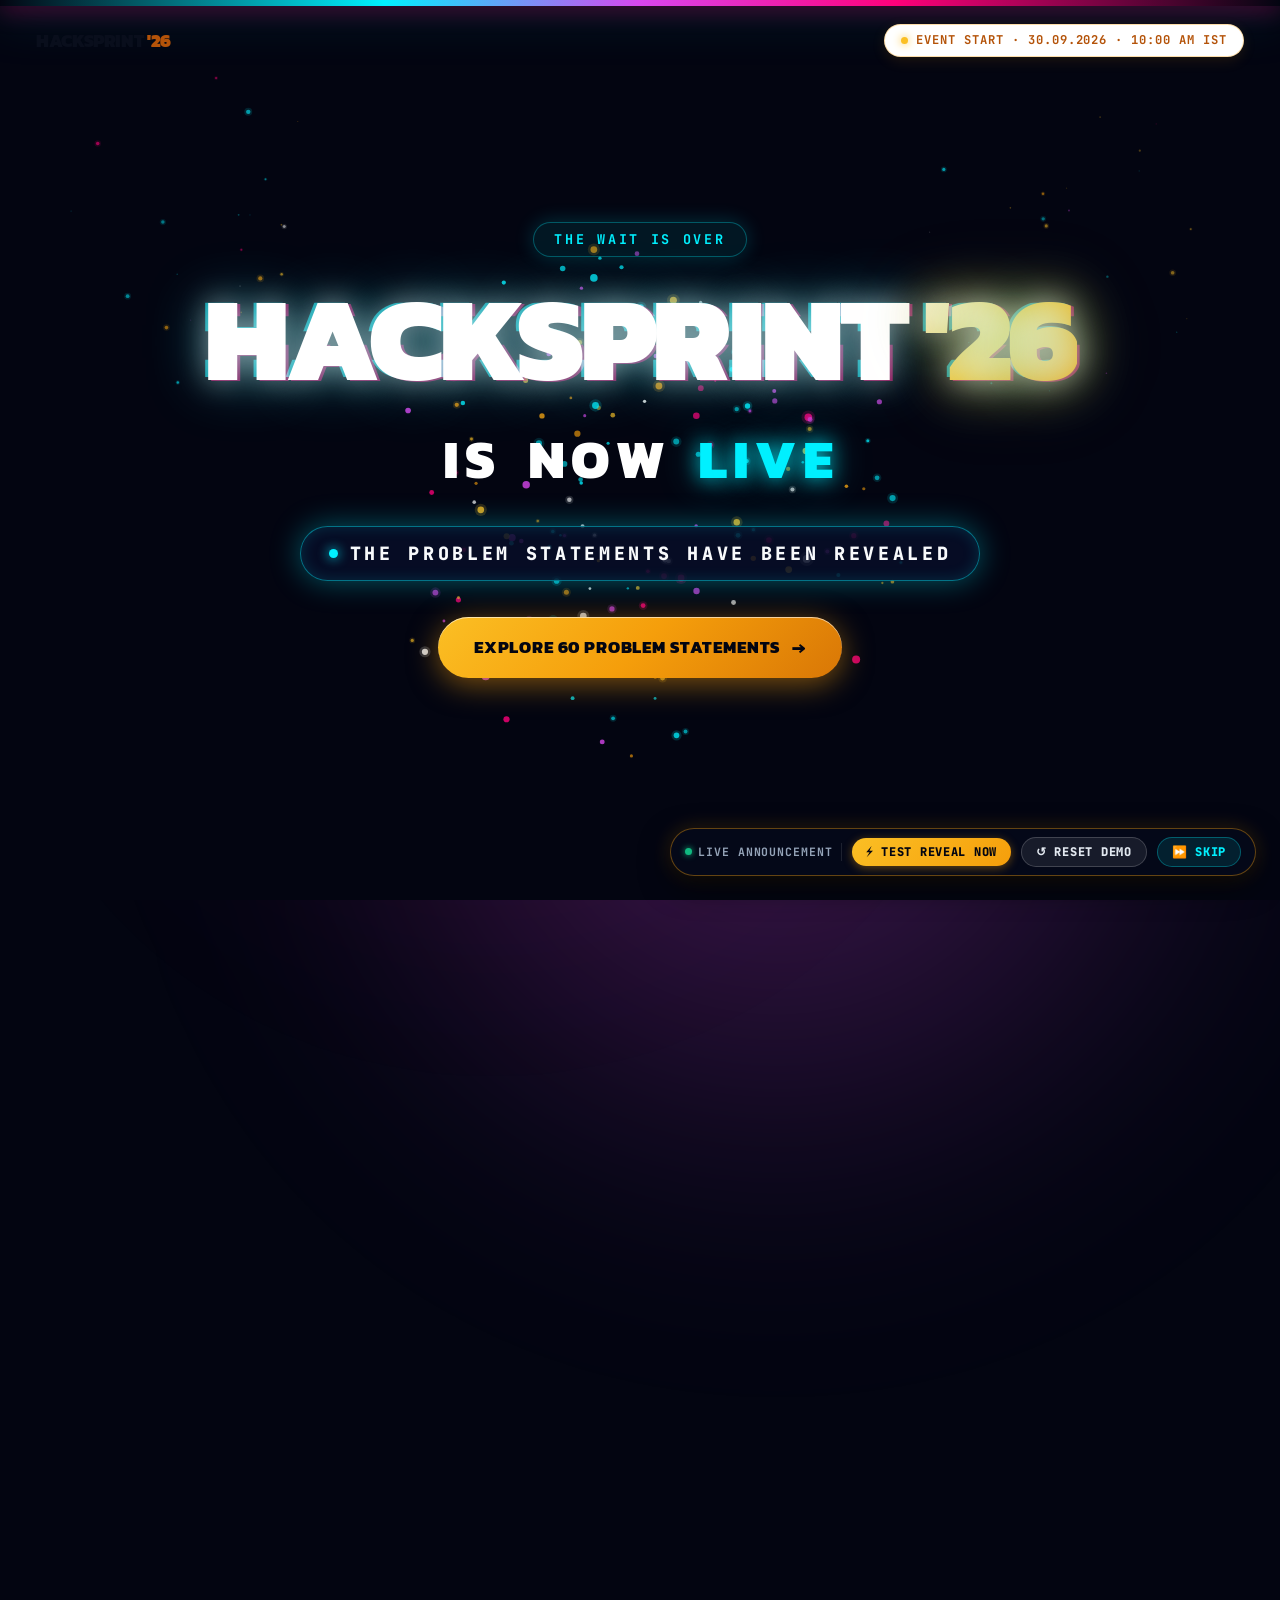
==== countdown-demo/index.html @ cf089360 "Update HackSprint website" ====
<!DOCTYPE html>
<html lang="en">
<head>
  <meta charset="UTF-8" />
  <meta name="viewport" content="width=device-width, initial-scale=1.0" />
  <title>HackSprint '26 — Countdown to Problem Statement Reveal</title>
  <meta name="description" content="HackSprint '26: 24-Hour Premier National Agentic AI Hackathon. Countdown, Cinematic Celebration, and 60 Problem Statements across 12 Domains." />

  <!-- Google Fonts: Kanit (Display), Outfit (Secondary), Plus Jakarta Sans (Body), JetBrains Mono (Tech/Counters) -->
  <link rel="preconnect" href="https://fonts.googleapis.com" />
  <link rel="preconnect" href="https://fonts.gstatic.com" crossorigin />
  <link
    href="https://fonts.googleapis.com/css2?family=JetBrains+Mono:wght@400;500;700;800&family=Kanit:ital,wght@0,400;0,500;0,600;0,700;0,800;0,900;1,700;1,800&family=Outfit:wght@400;500;600;700;800;900&family=Plus+Jakarta+Sans:wght@300;400;500;600;700;800&display=swap"
    rel="stylesheet"
  />

  <link rel="stylesheet" href="style.css" />
</head>
<body>

  <!-- Ambient Glow Background Auras -->
  <div class="ambient-glow glow-cyan" aria-hidden="true"></div>
  <div class="ambient-glow glow-purple" aria-hidden="true"></div>
  <div class="ambient-glow glow-pink" aria-hidden="true"></div>
  <div class="bg-grid-overlay" aria-hidden="true"></div>

  <!-- 0.20s White Screen Flash Overlay -->
  <div id="celebration-flash-overlay" class="celebration-flash-overlay" aria-hidden="true"></div>

  <!-- 0.35s Expanding Neon Shockwave Rings -->
  <div id="shockwave-ring-1" class="celebration-shockwave-ring" aria-hidden="true"></div>
  <div id="shockwave-ring-2" class="celebration-shockwave-ring secondary" aria-hidden="true"></div>

  <!-- ========================================================================= -->
  <!-- 1. COUNTDOWN SECTION (CLEAN CONTRAST LIGHT PANEL) -->
  <!-- ========================================================================= -->
  <section id="countdown-section-wrapper" class="countdown-section-wrapper">
    <!-- Top Neon Ambient Strip -->
    <div class="panel-top-glow" aria-hidden="true"></div>

    <!-- Header bar with Demo Target Badge -->
    <header class="demo-top-header">
      <div class="demo-brand">
        <span class="brand-badge">HACKSPRINT <span class="text-gold">'26</span></span>
      </div>
      <div class="demo-target-badge" title="Dynamic Demo Countdown Target">
        <span class="target-dot"></span>
        <span>EVENT START · 30.09.2026 · 10:00 AM IST</span>
      </div>
    </header>

    <!-- Main Countdown Inner Card Area -->
    <div class="container countdown-inner" id="countdown-inner">
      <div class="countdown-eyebrow">
        <span class="eyebrow-accent"></span>
        <span class="eyebrow-text">30.09.2026 – 01.10.2026 · 24-HOUR NON-STOP FORMAT</span>
        <span class="eyebrow-accent"></span>
      </div>

      <h1 class="countdown-heading">
        The Agentic AI hackathon begins in
      </h1>

      <p class="countdown-subheading">
        Assemble your 4-member crew, calibrate your autonomous multi-agent pipelines, and prepare for the 24-hour national hackathon sprint.
      </p>

      <!-- Mechanical 3D Flip Clock Grid -->
      <div class="flip-clock-grid" id="flip-clock" role="timer" aria-live="polite">
        <!-- DAYS -->
        <div class="clock-unit-wrapper">
          <div class="flip-card-unit" id="digit-days">
            <div class="flip-card">
              <div class="digit-roll-viewport">
                <div class="digit-slide slide-current">
                  <span class="digit-text">00</span>
                </div>
              </div>
            </div>
          </div>
          <span class="unit-label">DAYS</span>
        </div>

        <!-- HOURS -->
        <div class="clock-unit-wrapper">
          <div class="flip-card-unit" id="digit-hours">
            <div class="flip-card">
              <div class="digit-roll-viewport">
                <div class="digit-slide slide-current">
                  <span class="digit-text">00</span>
                </div>
              </div>
            </div>
          </div>
          <span class="unit-label">HOURS</span>
        </div>

        <!-- MINUTES -->
        <div class="clock-unit-wrapper">
          <div class="flip-card-unit" id="digit-minutes">
            <div class="flip-card">
              <div class="digit-roll-viewport">
                <div class="digit-slide slide-current">
                  <span class="digit-text">00</span>
                </div>
              </div>
            </div>
          </div>
          <span class="unit-label">MINUTES</span>
        </div>

        <!-- SECONDS -->
        <div class="clock-unit-wrapper">
          <div class="flip-card-unit" id="digit-seconds">
            <div class="flip-card">
              <div class="digit-roll-viewport">
                <div class="digit-slide slide-current">
                  <span class="digit-text">00</span>
                </div>
              </div>
            </div>
          </div>
          <span class="unit-label">SECONDS</span>
        </div>
      </div>

      <!-- Event Key Details Bar -->
      <div class="event-meta-banner">
        <div class="meta-item">
          <span class="meta-label">DURATION</span>
          <span class="meta-value">24 Hours Non-Stop</span>
        </div>
        <div class="meta-divider"></div>
        <div class="meta-item">
          <span class="meta-label">SOLE THEME</span>
          <span class="meta-value text-gold-accent">Agentic AI</span>
        </div>
        <div class="meta-divider"></div>
        <div class="meta-item">
          <span class="meta-label">CHALLENGES</span>
          <span class="meta-value">60 Problem Statements</span>
        </div>
        <div class="meta-divider"></div>
        <div class="meta-item">
          <span class="meta-label">VENUE</span>
          <span class="meta-value">VCET Campus, Madurai</span>
        </div>
      </div>
    </div>
  </section>

  <!-- ========================================================================= -->
  <!-- 2. FULL VIEWPORT CINEMATIC CELEBRATION OVERLAY -->
  <!-- ========================================================================= -->
  <div id="celebration-wrapper" class="celebration-wrapper" aria-hidden="true">
    <div class="neon-streak streak-1"></div>
    <div class="neon-streak streak-2"></div>

    <canvas id="celebration-canvas" class="celebration-canvas"></canvas>

    <div class="celebration-content">
      <div class="celebration-eyebrow">
        <span>THE WAIT IS OVER</span>
      </div>

      <!-- Main "HACKSPRINT '26" with Subtle RGB Glitch -->
      <div class="celebration-hero-title-wrap">
        <h2 class="celebration-hero-title">
          HACKSPRINT <span class="gold-accent">'26</span>
        </h2>
        <span class="glitch-layer glitch-cyan" aria-hidden="true">HACKSPRINT '26</span>
        <span class="glitch-layer glitch-pink" aria-hidden="true">HACKSPRINT '26</span>
      </div>

      <!-- "IS NOW LIVE" Staggered Character Reveal -->
      <div class="stagger-letters-wrap">
        <span class="letter-reveal" style="--letter-idx: 0">I</span>
        <span class="letter-reveal" style="--letter-idx: 1">S</span>
        <span class="letter-space">&nbsp;</span>
        <span class="letter-reveal" style="--letter-idx: 2">N</span>
        <span class="letter-reveal" style="--letter-idx: 3">O</span>
        <span class="letter-reveal" style="--letter-idx: 4">W</span>
        <span class="letter-space">&nbsp;</span>
        <span class="letter-reveal letter-live-cyan" style="--letter-idx: 5">L</span>
        <span class="letter-reveal letter-live-cyan" style="--letter-idx: 6">I</span>
        <span class="letter-reveal letter-live-cyan" style="--letter-idx: 7">V</span>
        <span class="letter-reveal letter-live-cyan" style="--letter-idx: 8">E</span>
      </div>

      <!-- "THE PROBLEM STATEMENTS HAVE BEEN REVEALED" -->
      <p class="celebration-live-tag">
        <span class="pulse-cyan-dot"></span>
        <span>THE PROBLEM STATEMENTS HAVE BEEN REVEALED</span>
      </p>

      <!-- Action to enter reveal section immediately -->
      <div class="celebration-action-bar">
        <button id="btn-proceed-reveal" class="btn-reveal-proceed">
          <span>EXPLORE 60 PROBLEM STATEMENTS</span>
          <span style="font-size: 1.2rem;">&rarr;</span>
        </button>
      </div>
    </div>
  </div>

  <!-- ========================================================================= -->
  <!-- 3. PROBLEM STATEMENT REVEAL & EXPLORER INTERFACE -->
  <!-- ========================================================================= -->
  <section id="ps-reveal-section" class="ps-reveal-section">
    <div class="container">
      <!-- Section Header with Animated Counter -->
      <div class="ps-header">
        <div class="ps-eyebrow">
          <span>OFFICIAL CHALLENGE DIRECTORY</span>
        </div>
        <h2 class="ps-main-title">
          <span id="ps-counter" class="counter-highlight">0</span> PROBLEM STATEMENTS
        </h2>
        <p class="ps-manifesto">
          <span class="text-gold">60 CHALLENGES</span> &bull; 
          <span class="text-cyan">12 DOMAINS</span> &bull; 
          <span>ONE 24-HOUR AGENTIC AI SPRINT</span>
        </p>

        <!-- Stats Grid -->
        <div class="ps-stats-grid">
          <div class="stat-pill">
            <span class="stat-num">60</span>
            <span class="stat-label">Total Challenges</span>
          </div>
          <div class="stat-pill">
            <span class="stat-num">12</span>
            <span class="stat-label">Domains</span>
          </div>
          <div class="stat-pill">
            <span class="stat-num">05</span>
            <span class="stat-label">Per Domain</span>
          </div>
          <div class="stat-pill">
            <span class="stat-num">24h</span>
            <span class="stat-label">Sprint Time</span>
          </div>
        </div>
      </div>

      <!-- Domain Navigation Filter Bar -->
      <div class="domain-filter-wrapper">
        <nav class="domain-filter-bar" id="domain-filter-bar" aria-label="Domain Filter Navigation">
          <!-- Dynamically populated by script.js -->
        </nav>
      </div>

      <!-- Active Domain Header Banner -->
      <div class="active-domain-banner" id="active-domain-banner">
        <div class="active-domain-info">
          <span class="active-domain-badge" id="active-domain-badge">ALL</span>
          <h3 class="active-domain-name" id="active-domain-name">ALL DOMAINS</h3>
        </div>
        <span class="active-domain-count" id="active-domain-count">60 PROBLEM STATEMENTS</span>
      </div>

      <!-- 60 Problem Statement Cards Grid -->
      <div class="cards-grid" id="ps-cards-grid">
        <!-- Dynamically rendered by script.js -->
      </div>
    </div>
  </section>

  <!-- ========================================================================= -->
  <!-- 4. ACCESSIBLE PROBLEM STATEMENT MODAL -->
  <!-- ========================================================================= -->
  <div id="ps-modal" class="modal-backdrop" role="dialog" aria-modal="true" aria-hidden="true">
    <div class="modal-card">
      <button class="modal-close-btn" id="modal-close-btn" aria-label="Close dialog">&times;</button>

      <div class="modal-header">
        <div class="modal-badges-row">
          <span class="modal-id-badge" id="modal-id-badge">HC-01</span>
          <span class="modal-domain-tag" id="modal-domain-tag">Healthcare</span>
        </div>
        <h3 class="modal-title" id="modal-title">Autonomous Clinical Triage & Emergency Response</h3>
      </div>

      <div class="modal-body">
        <div class="modal-desc-heading">PROBLEM STATEMENT & REAL-WORLD CONTEXT</div>
        <p class="modal-description" id="modal-description">
          <!-- Full verbatim description loaded dynamically -->
        </p>
      </div>

      <div class="modal-footer">
        <div class="modal-nav-group">
          <button class="modal-nav-btn" id="modal-prev-btn">&larr; Previous Challenge</button>
          <button class="modal-nav-btn" id="modal-next-btn">Next Challenge &rarr;</button>
        </div>
        <span style="font-family: var(--font-mono); font-size: 0.76rem; color: #64748b;">
          Tip: Use Left/Right Arrow keys or ESC
        </span>
      </div>
    </div>
  </div>

  <!-- ========================================================================= -->
  <!-- 5. FLOATING DEVELOPER DEMO CONTROLS -->
  <!-- ========================================================================= -->
  <aside class="demo-floating-panel" id="demo-floating-panel" aria-label="Developer Demo Controls">
    <div class="demo-controls-box">
      <div class="demo-status-indicator">
        <span class="demo-status-dot"></span>
        <span id="demo-status-text">COUNTDOWN ACTIVE</span>
      </div>
      <button id="btn-test-reveal" class="btn-demo-action btn-demo-reveal" title="Simulate countdown zero event">
        <span>⚡ TEST REVEAL NOW</span>
      </button>
      <button id="btn-reset-demo" class="btn-demo-action btn-demo-reset" title="Return to countdown state">
        <span>↺ RESET DEMO</span>
      </button>
      <button id="btn-skip-celeb" class="btn-demo-action btn-demo-skip" title="Jump straight to problem statements">
        <span>⏩ SKIP</span>
      </button>
    </div>
  </aside>

  <!-- Problem Statement Dataset (All 60 Verbatim Challenges) -->
  <script src="problemStatements.js"></script>
  <!-- Main Orchestration Script -->
  <script src="script.js"></script>
</body>
</html>
---- countdown-demo/style.css ----
/* ==========================================================================
   HACKSPRINT '26 — COUNTDOWN TO REVEAL STANDALONE DEMO
   Aesthetics: Refined Cyberpunk · Pleasant, Crisp, Uncluttered Luxury Tech
   ========================================================================== */

/* --------------------------------------------------------------------------
   0. ROOT DESIGN TOKENS
   -------------------------------------------------------------------------- */
:root {
  /* Cosmic Navy Official Backdrop */
  --bg-darkest: #030511;
  --bg-primary: #05091a;
  --bg-secondary: #080f28;
  --bg-tertiary: #0e173a;
  --bg-card: rgba(8, 15, 40, 0.78);
  --bg-card-hover: rgba(14, 24, 60, 0.92);

  /* Clean Light Panel Breakout */
  --light-panel-bg: #f8fafc;
  --light-panel-surface: #ffffff;
  --light-panel-card: #ffffff;
  --light-panel-text: #0f172a;
  --light-panel-muted: #64748b;
  --light-panel-border: rgba(0, 0, 0, 0.08);

  /* Official HackSprint '26 Banner Palette: Electric Neon Cyan & Magenta/Pink */
  --cyan-primary: #00f0ff;
  --cyan-glow: rgba(0, 240, 255, 0.45);
  --purple-primary: #d946ef;
  --purple-glow: rgba(217, 70, 239, 0.45);
  --pink-primary: #ff007a;
  --pink-glow: rgba(255, 0, 122, 0.45);
  --emerald-primary: #10b981;

  /* Golden Yellow Highlight Tokens */
  --gold-primary: #f59e0b;
  --gold-bright: #fbbf24;
  --gold-glow: rgba(245, 158, 11, 0.45);
  --gold-deep: #b45309;

  /* Borders & Glassmorphism */
  --border-subtle: rgba(255, 255, 255, 0.08);
  --border-neon: rgba(0, 240, 255, 0.35);
  --glass-blur: blur(16px);

  /* Typography */
  --font-heading: 'Kanit', 'Outfit', -apple-system, BlinkMacSystemFont, sans-serif;
  --font-body: 'Plus Jakarta Sans', -apple-system, BlinkMacSystemFont, sans-serif;
  --font-mono: 'JetBrains Mono', monospace;

  /* Motion Physics Curves */
  --ease-spring: cubic-bezier(0.175, 0.885, 0.32, 1.275);
  --ease-smooth: cubic-bezier(0.16, 1, 0.3, 1);
  --ease-flow: cubic-bezier(0.4, 0, 0.2, 1);
}

/* --------------------------------------------------------------------------
   1. RESET & BASE
   -------------------------------------------------------------------------- */
*, *::before, *::after {
  box-sizing: border-box;
  margin: 0;
  padding: 0;
}

html, body {
  width: 100%;
  min-height: 100%;
  background-color: var(--bg-darkest);
  color: #f1f5f9;
  font-family: var(--font-body);
  font-size: 16px;
  line-height: 1.6;
  overflow-x: hidden;
  text-rendering: optimizeLegibility;
  -webkit-font-smoothing: antialiased;
}

.container {
  width: 100%;
  max-width: 1320px;
  margin: 0 auto;
  padding: 0 24px;
}

/* --------------------------------------------------------------------------
   2. GLOBAL ATMOSPHERE & AMBIENT NEON GLOWS
   -------------------------------------------------------------------------- */
.ambient-glow {
  position: fixed;
  border-radius: 50%;
  pointer-events: none;
  z-index: 0;
  filter: blur(120px);
  transition: opacity 1.2s var(--ease-smooth), transform 1.2s var(--ease-smooth);
}

.glow-cyan {
  top: -10%;
  left: 20%;
  width: 650px;
  height: 650px;
  background: radial-gradient(circle, rgba(0, 240, 255, 0.16) 0%, transparent 70%);
}

.glow-purple {
  top: 40%;
  right: 10%;
  width: 750px;
  height: 750px;
  background: radial-gradient(circle, rgba(217, 70, 239, 0.14) 0%, transparent 70%);
}

.glow-pink {
  bottom: 5%;
  left: 15%;
  width: 600px;
  height: 600px;
  background: radial-gradient(circle, rgba(255, 0, 122, 0.12) 0%, transparent 70%);
}

/* Background Grid Overlay */
.bg-grid-overlay {
  position: fixed;
  inset: 0;
  background-image: 
    linear-gradient(to right, rgba(255, 255, 255, 0.02) 1px, transparent 1px),
    linear-gradient(to bottom, rgba(255, 255, 255, 0.02) 1px, transparent 1px);
  background-size: 60px 60px;
  pointer-events: none;
  z-index: 0;
}

/* Body Phase Modifiers for Glow */
body.phase-celebrating .ambient-glow,
body.phase-live .ambient-glow {
  filter: blur(80px);
  transform: scale(1.4);
}

body.phase-celebrating .glow-cyan {
  background: radial-gradient(circle, rgba(0, 240, 255, 0.35) 0%, transparent 70%);
}

body.phase-celebrating .glow-purple {
  background: radial-gradient(circle, rgba(217, 70, 239, 0.32) 0%, transparent 70%);
}

/* --------------------------------------------------------------------------
   3. COUNTDOWN TIMER SECTION (CLEAN CONTRAST LIGHT PANEL)
   -------------------------------------------------------------------------- */
.countdown-section-wrapper {
  position: relative;
  width: 100%;
  min-height: 100vh;
  display: flex;
  align-items: center;
  justify-content: center;
  background: var(--light-panel-bg);
  color: var(--light-panel-text);
  padding: 80px 0 100px;
  overflow: hidden;
  transition: background-color 1.2s var(--ease-smooth), opacity 0.8s ease;
  z-index: 10;
}

.countdown-section-wrapper.cosmic-active {
  background-color: var(--bg-darkest);
}

/* Soft Warm Neon Ambient Top Glow Strip */
.panel-top-glow {
  position: absolute;
  top: 0;
  left: 0;
  width: 100%;
  height: 6px;
  background: linear-gradient(90deg, transparent 0%, #00f0ff 30%, #d946ef 50%, #ff007a 70%, transparent 100%);
  box-shadow: 0 0 25px rgba(255, 0, 122, 0.8), 0 0 50px rgba(0, 240, 255, 0.5);
  z-index: 2;
}

/* Demo Top Header Bar */
.demo-top-header {
  position: absolute;
  top: 24px;
  left: 0;
  width: 100%;
  display: flex;
  justify-content: space-between;
  align-items: center;
  padding: 0 36px;
  z-index: 20;
}

.demo-brand {
  display: flex;
  align-items: center;
  gap: 12px;
  text-decoration: none;
}

.brand-badge {
  font-family: var(--font-heading);
  font-size: 1.15rem;
  font-weight: 900;
  color: #090e1c;
  letter-spacing: -0.02em;
  transition: color 0.6s ease;
}

.brand-badge .text-gold {
  color: var(--gold-deep);
}

.demo-target-badge {
  display: inline-flex;
  align-items: center;
  gap: 8px;
  background: #ffffff;
  border: 1px solid rgba(245, 158, 11, 0.35);
  box-shadow: 0 4px 14px rgba(245, 158, 11, 0.12);
  padding: 6px 16px;
  border-radius: 9999px;
  font-family: var(--font-mono);
  font-size: 0.76rem;
  font-weight: 700;
  letter-spacing: 0.08em;
  color: var(--gold-deep);
  transition: all 0.6s ease;
}

.demo-target-badge .target-dot {
  width: 7px;
  height: 7px;
  border-radius: 50%;
  background: var(--gold-bright);
  box-shadow: 0 0 8px var(--gold-bright);
  animation: pulseGoldDot 1.6s infinite;
}

@keyframes pulseGoldDot {
  0%, 100% { transform: scale(1); opacity: 1; }
  50% { transform: scale(1.4); opacity: 0.6; }
}

/* Countdown Inner Wrapper */
.countdown-inner {
  position: relative;
  text-align: center;
  display: flex;
  flex-direction: column;
  align-items: center;
  z-index: 10;
  transition: transform 0.8s var(--ease-smooth), opacity 0.7s ease, filter 0.5s ease;
}

.countdown-inner.cards-dissolving {
  transform: scale(0.9) translateY(24px);
  opacity: 0;
  filter: blur(8px);
  pointer-events: none;
}

/* Eyebrow Label */
.countdown-eyebrow {
  display: inline-flex;
  align-items: center;
  gap: 14px;
  margin-bottom: 16px;
}

.eyebrow-accent {
  width: 32px;
  height: 2px;
  background: var(--gold-primary);
  border-radius: 2px;
}

.eyebrow-text {
  font-family: var(--font-mono);
  font-size: 0.82rem;
  font-weight: 800;
  letter-spacing: 0.22em;
  color: var(--gold-deep);
  text-transform: uppercase;
}

/* Main Heading */
.countdown-heading {
  font-family: var(--font-heading);
  font-size: clamp(2.2rem, 5.5vw, 4.2rem);
  font-weight: 900;
  letter-spacing: -0.03em;
  color: #090e1c;
  line-height: 1.1;
  margin-bottom: 14px;
}

.countdown-subheading {
  font-size: clamp(0.95rem, 1.6vw, 1.1rem);
  color: var(--light-panel-muted);
  max-width: 620px;
  margin: 0 auto 44px;
}

/* Mechanical 3D Flip Clock Grid */
.flip-clock-grid {
  display: flex;
  flex-wrap: wrap;
  align-items: center;
  justify-content: center;
  gap: 24px;
  margin-bottom: 40px;
  perspective: 1000px;
}

.clock-unit-wrapper {
  display: flex;
  flex-direction: column;
  align-items: center;
  gap: 14px;
}

/* Flip Card Shell */
.flip-card-unit {
  position: relative;
  width: 140px;
  height: 165px;
}

.flip-card {
  position: relative;
  width: 100%;
  height: 100%;
  background: #ffffff;
  border-radius: 18px;
  box-shadow: 
    0 18px 38px rgba(0, 0, 0, 0.09),
    0 4px 10px rgba(0, 0, 0, 0.05),
    inset 0 1px 0 rgba(255, 255, 255, 1);
  border: 1px solid rgba(0, 0, 0, 0.08);
  overflow: hidden;
  display: flex;
  align-items: center;
  justify-content: center;
  perspective: 700px;
  transition: transform 0.4s var(--ease-spring), box-shadow 0.4s ease;
}

.flip-card:hover {
  transform: translateY(-4px);
  box-shadow: 
    0 24px 44px rgba(0, 0, 0, 0.12),
    0 6px 14px rgba(0, 0, 0, 0.06);
}

.flip-card::before {
  content: '';
  position: absolute;
  inset: 0;
  background: linear-gradient(180deg, rgba(255, 255, 255, 0.75) 0%, rgba(255, 255, 255, 0) 50%, rgba(15, 23, 42, 0.02) 100%);
  pointer-events: none;
  z-index: 4;
  border-radius: 18px;
}

/* Smooth 3D Flip Viewport */
.digit-roll-viewport {
  position: relative;
  width: 100%;
  height: 100%;
  overflow: hidden;
  display: flex;
  align-items: center;
  justify-content: center;
  perspective: 700px;
  transform-style: preserve-3d;
  z-index: 2;
  border-radius: 18px;
}

.digit-slide {
  position: absolute;
  top: 0;
  left: 0;
  width: 100%;
  height: 100%;
  display: flex;
  align-items: center;
  justify-content: center;
  background: #ffffff;
  border-radius: 18px;
  backface-visibility: hidden;
  transform-style: preserve-3d;
  transform-origin: 50% 50%;
  will-change: transform, opacity, filter;
}

.digit-slide.slide-current {
  transform: rotateX(0deg);
  opacity: 1;
  z-index: 2;
}

/* 3D Flip Animations */
.digit-slide.slide-flip-out {
  animation: flipTileOut 0.28s cubic-bezier(0.4, 0, 0.7, 1) forwards;
  z-index: 1;
}

.digit-slide.slide-flip-in {
  animation: flipTileIn 0.38s cubic-bezier(0.15, 1.15, 0.3, 1) 0.12s forwards;
  transform: rotateX(90deg);
  opacity: 0;
  z-index: 3;
}

@keyframes flipTileOut {
  0% { transform: rotateX(0deg); opacity: 1; filter: brightness(1); }
  50% { transform: rotateX(-45deg); opacity: 0.8; filter: brightness(0.85); }
  100% { transform: rotateX(-90deg); opacity: 0; filter: brightness(0.65); }
}

@keyframes flipTileIn {
  0% { transform: rotateX(90deg); opacity: 0; filter: brightness(1.2); }
  65% { transform: rotateX(-6deg); opacity: 1; filter: brightness(0.96); }
  100% { transform: rotateX(0deg); opacity: 1; filter: brightness(1); }
}

/* Numbers Brighten Stage (0.10s) */
.flip-clock-grid.brighten .digit-text {
  color: #00f0ff !important;
  text-shadow: 0 0 25px rgba(0, 240, 255, 0.85), 0 0 50px rgba(0, 240, 255, 0.5);
}

.digit-text {
  font-family: var(--font-heading);
  font-size: clamp(4rem, 6.5vw, 5.4rem);
  font-weight: 900;
  color: #090e1c;
  line-height: 1;
  letter-spacing: -0.04em;
  user-select: none;
  transition: color 0.3s ease, text-shadow 0.3s ease;
}

.unit-label {
  font-family: var(--font-mono);
  font-size: 0.78rem;
  font-weight: 800;
  letter-spacing: 0.18em;
  color: #475569;
  text-transform: uppercase;
}

/* Event Key Details Bar */
.event-meta-banner {
  display: flex;
  flex-wrap: wrap;
  align-items: center;
  justify-content: center;
  gap: 28px;
  margin: 0 auto;
  padding: 16px 36px;
  background: #ffffff;
  border-radius: 9999px;
  border: 1px solid rgba(0, 0, 0, 0.08);
  box-shadow: 0 10px 25px rgba(0, 0, 0, 0.05);
}

.meta-item {
  display: flex;
  flex-direction: column;
  align-items: center;
  gap: 2px;
}

.meta-label {
  font-family: var(--font-mono);
  font-size: 0.68rem;
  font-weight: 700;
  letter-spacing: 0.12em;
  color: #94a3b8;
  text-transform: uppercase;
}

.meta-value {
  font-family: var(--font-heading);
  font-size: 1.05rem;
  font-weight: 700;
  color: #0f172a;
}

.text-gold-accent {
  color: var(--gold-deep);
}

.meta-divider {
  width: 1px;
  height: 26px;
  background: rgba(0, 0, 0, 0.1);
}

/* --------------------------------------------------------------------------
   4. CELEBRATION & ZERO-STATE CINEMATIC TRANSITIONS
   -------------------------------------------------------------------------- */
.celebration-wrapper {
  position: fixed;
  inset: 0;
  width: 100vw;
  height: 100vh;
  display: flex;
  align-items: center;
  justify-content: center;
  z-index: 50;
  pointer-events: none;
  overflow: hidden;
  opacity: 0;
  transition: opacity 0.4s ease;
}

.celebration-wrapper.active {
  opacity: 1;
  pointer-events: auto;
}

/* 0.18s Luminous Breakout Screen Flash (Smooth Radial Glow with Soft Dissolve) */
.celebration-flash-overlay {
  position: fixed;
  inset: 0;
  background: radial-gradient(circle at 50% 50%, #ffffff 0%, rgba(240, 248, 255, 0.92) 40%, rgba(0, 240, 255, 0.2) 75%, transparent 100%);
  opacity: 0;
  pointer-events: none;
  z-index: 90;
  will-change: opacity;
}

.celebration-flash-overlay.trigger-flash {
  animation: smoothLuminousFlash 0.85s cubic-bezier(0.22, 1, 0.36, 1) forwards;
}

@keyframes smoothLuminousFlash {
  0% { opacity: 0; }
  22% { opacity: 0.85; }
  50% { opacity: 0.42; }
  100% { opacity: 0; }
}

/* 0.25s Dual Center Shockwave Rings (Hardware-accelerated, Feathered Edge, No Heavy Blur Thrash) */
.celebration-shockwave-ring {
  position: absolute;
  top: 50%;
  left: 50%;
  width: 180px;
  height: 180px;
  margin-top: -90px;
  margin-left: -90px;
  border-radius: 50%;
  border: 3px solid var(--cyan-primary);
  background: radial-gradient(circle, rgba(0, 240, 255, 0.65) 0%, rgba(217, 70, 239, 0.4) 40%, rgba(255, 0, 122, 0.2) 70%, transparent 100%);
  opacity: 0;
  transform: scale(0.1);
  pointer-events: none;
  z-index: 60;
  will-change: transform, opacity;
}

.celebration-shockwave-ring.trigger-shockwave {
  animation: shockwaveExpand 1.5s cubic-bezier(0.16, 1, 0.3, 1) forwards;
}

.celebration-shockwave-ring.secondary {
  border-color: var(--purple-primary);
  background: radial-gradient(circle, rgba(217, 70, 239, 0.45) 0%, rgba(255, 0, 122, 0.25) 50%, transparent 100%);
  animation-delay: 0.14s;
}

@keyframes shockwaveExpand {
  0% {
    transform: scale(0.1);
    opacity: 0.92;
  }
  30% {
    opacity: 0.75;
  }
  100% {
    transform: scale(15);
    opacity: 0;
  }
}

/* Horizontal Neon Streaks */
.neon-streak {
  position: absolute;
  height: 2px;
  width: 100%;
  pointer-events: none;
  opacity: 0;
  z-index: 55;
}

.streak-1 {
  top: 38%;
  background: linear-gradient(90deg, transparent, #00f0ff 40%, #ffffff 50%, #00f0ff 60%, transparent);
  box-shadow: 0 0 20px #00f0ff;
}

.streak-2 {
  top: 62%;
  background: linear-gradient(90deg, transparent, #d946ef 40%, #ffffff 50%, #d946ef 60%, transparent);
  box-shadow: 0 0 20px #d946ef;
}

.celebration-wrapper.trigger-streaks .streak-1 {
  animation: streakBlast 1.4s cubic-bezier(0.1, 0.8, 0.2, 1) 0.3s forwards;
}

.celebration-wrapper.trigger-streaks .streak-2 {
  animation: streakBlast 1.4s cubic-bezier(0.1, 0.8, 0.2, 1) 0.45s forwards;
}

@keyframes streakBlast {
  0% { transform: scaleX(0); opacity: 0; }
  30% { transform: scaleX(1); opacity: 0.9; }
  100% { transform: scaleX(1.3); opacity: 0; }
}

/* Celebration Content Container */
.celebration-content {
  position: relative;
  text-align: center;
  display: flex;
  flex-direction: column;
  align-items: center;
  justify-content: center;
  z-index: 70;
  max-width: 1050px;
  padding: 0 24px;
}

.celebration-eyebrow {
  display: inline-flex;
  align-items: center;
  gap: 12px;
  padding: 6px 20px;
  border-radius: 9999px;
  background: rgba(0, 240, 255, 0.08);
  border: 1px solid rgba(0, 240, 255, 0.3);
  box-shadow: 0 0 20px rgba(0, 240, 255, 0.2);
  margin-bottom: 24px;
  font-family: var(--font-mono);
  font-size: 0.84rem;
  font-weight: 700;
  letter-spacing: 0.2em;
  color: var(--cyan-primary);
  text-transform: uppercase;
  opacity: 0;
  transform: translateY(-16px);
  animation: celebFadeSlideDown 0.8s var(--ease-spring) 1.2s forwards;
}

@keyframes celebFadeSlideDown {
  to {
    opacity: 1;
    transform: translateY(0);
  }
}

/* "HACKSPRINT '26" Big Title with subtle RGB Glitch */
.celebration-hero-title-wrap {
  position: relative;
  display: inline-block;
  margin-bottom: 20px;
  opacity: 0;
  transform: scale(0.7) translateY(24px);
  filter: blur(12px);
  animation: heroTitleCinematic 1.1s cubic-bezier(0.16, 1, 0.3, 1) 1.5s forwards;
}

@keyframes heroTitleCinematic {
  0% {
    opacity: 0;
    transform: scale(0.7) translateY(24px);
    filter: blur(12px);
  }
  70% {
    transform: scale(1.03) translateY(-4px);
    filter: blur(1px);
  }
  100% {
    opacity: 1;
    transform: scale(1) translateY(0);
    filter: blur(0px);
  }
}

.celebration-hero-title {
  font-family: var(--font-heading);
  font-size: clamp(3.2rem, 9.5vw, 7.5rem);
  font-weight: 900;
  letter-spacing: -0.03em;
  line-height: 0.95;
  color: #ffffff;
  text-transform: uppercase;
  text-shadow: 
    0 0 30px rgba(255, 255, 255, 0.5),
    0 0 60px rgba(0, 240, 255, 0.4);
  position: relative;
  z-index: 2;
}

.celebration-hero-title .gold-accent {
  background: linear-gradient(135deg, #ffffff 0%, #fbbf24 50%, #f59e0b 100%);
  -webkit-background-clip: text;
  -webkit-text-fill-color: transparent;
  filter: drop-shadow(0 0 25px rgba(245, 158, 11, 0.6));
}

/* Subtle RGB Glitch Layers */
.glitch-layer {
  position: absolute;
  top: 0;
  left: 0;
  width: 100%;
  height: 100%;
  pointer-events: none;
  user-select: none;
  font-family: var(--font-heading);
  font-size: clamp(3.2rem, 9.5vw, 7.5rem);
  font-weight: 900;
  letter-spacing: -0.03em;
  line-height: 0.95;
  text-transform: uppercase;
  mix-blend-mode: screen;
}

.glitch-cyan {
  color: #00f0ff;
  transform: translate(-3px, -1px);
  opacity: 0.6;
  clip-path: polygon(0 20%, 100% 20%, 100% 45%, 0 45%, 0 70%, 100% 70%, 100% 85%, 0 85%);
  animation: subtleGlitchCyan 3.5s infinite 1.8s;
}

.glitch-pink {
  color: #ff007a;
  transform: translate(3px, 1px);
  opacity: 0.55;
  clip-path: polygon(0 10%, 100% 10%, 100% 30%, 0 30%, 0 55%, 100% 55%, 100% 90%, 0 90%);
  animation: subtleGlitchPink 4s infinite 1.8s;
}

@keyframes subtleGlitchCyan {
  0%, 92%, 100% { transform: translate(-2px, 0); opacity: 0.4; }
  93% { transform: translate(-5px, 2px); opacity: 0.8; }
  95% { transform: translate(3px, -1px); opacity: 0.9; }
  98% { transform: translate(-1px, 1px); opacity: 0.5; }
}

@keyframes subtleGlitchPink {
  0%, 90%, 100% { transform: translate(2px, 0); opacity: 0.35; }
  92% { transform: translate(4px, -2px); opacity: 0.85; }
  94% { transform: translate(-3px, 2px); opacity: 0.9; }
  97% { transform: translate(2px, -1px); opacity: 0.5; }
}

/* "IS NOW LIVE" Staggered Characters Reveal */
.stagger-letters-wrap {
  display: flex;
  align-items: center;
  justify-content: center;
  flex-wrap: wrap;
  gap: 2px;
  margin-bottom: 24px;
}

.letter-reveal {
  font-family: var(--font-heading);
  font-size: clamp(1.8rem, 4.5vw, 3.4rem);
  font-weight: 800;
  letter-spacing: 0.08em;
  color: #ffffff;
  display: inline-block;
  opacity: 0;
  transform: translateY(22px) scale(0.85);
  animation: letterDropIn 0.5s var(--ease-spring) forwards;
  animation-delay: calc(2.3s + (var(--letter-idx) * 0.07s));
}

.letter-space {
  display: inline-block;
  width: clamp(12px, 2vw, 24px);
}

.letter-live-cyan {
  color: var(--cyan-primary);
  text-shadow: 0 0 20px rgba(0, 240, 255, 0.8), 0 0 40px rgba(0, 240, 255, 0.4);
}

@keyframes letterDropIn {
  to {
    opacity: 1;
    transform: translateY(0) scale(1);
  }
}

/* "THE PROBLEM STATEMENTS HAVE BEEN REVEALED" */
.celebration-live-tag {
  display: inline-flex;
  align-items: center;
  gap: 12px;
  font-family: var(--font-mono);
  font-size: clamp(0.85rem, 2vw, 1.15rem);
  font-weight: 800;
  letter-spacing: 0.2em;
  color: #f8fafc;
  text-transform: uppercase;
  background: rgba(8, 15, 40, 0.85);
  border: 1px solid rgba(0, 240, 255, 0.45);
  box-shadow: 0 0 30px rgba(0, 240, 255, 0.35), inset 0 0 15px rgba(0, 240, 255, 0.15);
  padding: 12px 28px;
  border-radius: 9999px;
  opacity: 0;
  transform: translateY(24px);
  animation: liveTagReveal 0.8s var(--ease-spring) 3.3s forwards;
}

@keyframes liveTagReveal {
  to {
    opacity: 1;
    transform: translateY(0);
  }
}

.pulse-cyan-dot {
  width: 9px;
  height: 9px;
  border-radius: 50%;
  background: var(--cyan-primary);
  box-shadow: 0 0 12px var(--cyan-primary);
  animation: pulseNeonDot 1.4s infinite;
}

@keyframes pulseNeonDot {
  0%, 100% { transform: scale(1); opacity: 1; }
  50% { transform: scale(1.5); opacity: 0.5; }
}

/* Celebration CTA Button */
.celebration-action-bar {
  margin-top: 36px;
  opacity: 0;
  transform: translateY(20px);
  animation: liveTagReveal 0.8s var(--ease-spring) 4.2s forwards;
}

.btn-reveal-proceed {
  display: inline-flex;
  align-items: center;
  gap: 12px;
  padding: 16px 36px;
  font-family: var(--font-heading);
  font-size: 1.05rem;
  font-weight: 800;
  letter-spacing: 0.05em;
  color: #030511;
  background: linear-gradient(135deg, #fbbf24 0%, #f59e0b 50%, #d97706 100%);
  border-radius: 9999px;
  border: none;
  cursor: pointer;
  box-shadow: 0 6px 30px rgba(245, 158, 11, 0.5), inset 0 1px 0 rgba(255, 255, 255, 0.6);
  transition: all 0.3s var(--ease-smooth);
}

.btn-reveal-proceed:hover {
  transform: translateY(-2px) scale(1.03);
  box-shadow: 0 10px 40px rgba(245, 158, 11, 0.7);
}

.celebration-canvas {
  position: absolute;
  inset: 0;
  width: 100%;
  height: 100%;
  pointer-events: none;
  z-index: 52;
}

/* --------------------------------------------------------------------------
   5. PROBLEM STATEMENT REVEAL & EXPLORER INTERFACE
   -------------------------------------------------------------------------- */
.ps-reveal-section {
  position: relative;
  width: 100%;
  min-height: 100vh;
  padding: 100px 0 120px;
  background: radial-gradient(circle at 50% 15%, #08102a 0%, var(--bg-darkest) 70%);
  z-index: 20;
  display: none;
  opacity: 0;
  transform: translateY(30px);
  transition: opacity 0.8s var(--ease-smooth), transform 0.8s var(--ease-smooth);
}

.ps-reveal-section.visible {
  display: block;
  opacity: 1;
  transform: translateY(0);
}

.ps-header {
  text-align: center;
  max-width: 900px;
  margin: 0 auto 44px;
}

.ps-eyebrow {
  display: inline-flex;
  align-items: center;
  gap: 12px;
  font-family: var(--font-mono);
  font-size: 0.82rem;
  font-weight: 800;
  letter-spacing: 0.22em;
  color: var(--cyan-primary);
  text-transform: uppercase;
  margin-bottom: 16px;
}

.ps-main-title {
  font-family: var(--font-heading);
  font-size: clamp(2.6rem, 6vw, 4.5rem);
  font-weight: 900;
  letter-spacing: -0.02em;
  color: #ffffff;
  line-height: 1.1;
  margin-bottom: 18px;
  text-shadow: 0 0 40px rgba(0, 240, 255, 0.3);
}

.ps-main-title .counter-highlight {
  color: var(--gold-bright);
  text-shadow: 0 0 35px rgba(245, 158, 11, 0.6);
  font-variant-numeric: tabular-nums;
}

.ps-manifesto {
  font-family: var(--font-mono);
  font-size: clamp(0.95rem, 1.8vw, 1.2rem);
  font-weight: 700;
  letter-spacing: 0.14em;
  color: #94a3b8;
  text-transform: uppercase;
  margin-bottom: 24px;
}

.ps-manifesto .text-cyan {
  color: var(--cyan-primary);
}

.ps-manifesto .text-gold {
  color: var(--gold-bright);
}

/* Domain Statistics Pills */
.ps-stats-grid {
  display: flex;
  flex-wrap: wrap;
  align-items: center;
  justify-content: center;
  gap: 20px;
  margin-bottom: 44px;
}

.stat-pill {
  display: flex;
  align-items: center;
  gap: 12px;
  background: rgba(8, 15, 40, 0.75);
  border: 1px solid rgba(255, 255, 255, 0.08);
  padding: 10px 22px;
  border-radius: 9999px;
  backdrop-filter: blur(12px);
}

.stat-pill .stat-num {
  font-family: var(--font-heading);
  font-size: 1.4rem;
  font-weight: 900;
  color: var(--cyan-primary);
}

.stat-pill .stat-label {
  font-family: var(--font-mono);
  font-size: 0.72rem;
  font-weight: 700;
  letter-spacing: 0.12em;
  color: #94a3b8;
  text-transform: uppercase;
}

/* Domain Filter Navigation Bar */
.domain-filter-wrapper {
  position: sticky;
  top: 20px;
  z-index: 40;
  margin-bottom: 44px;
}

.domain-filter-bar {
  display: flex;
  align-items: center;
  gap: 8px;
  padding: 10px 14px;
  background: rgba(8, 15, 40, 0.88);
  backdrop-filter: blur(20px);
  border: 1px solid rgba(0, 240, 255, 0.25);
  box-shadow: 0 12px 40px rgba(0, 0, 0, 0.6), 0 0 20px rgba(0, 240, 255, 0.12);
  border-radius: 9999px;
  overflow-x: auto;
  scrollbar-width: none;
  max-width: 100%;
}

.domain-filter-bar::-webkit-scrollbar {
  display: none;
}

.domain-btn {
  display: inline-flex;
  align-items: center;
  gap: 8px;
  padding: 8px 18px;
  border-radius: 9999px;
  font-family: var(--font-mono);
  font-size: 0.82rem;
  font-weight: 800;
  letter-spacing: 0.08em;
  color: #94a3b8;
  background: transparent;
  border: 1px solid transparent;
  cursor: pointer;
  white-space: nowrap;
  transition: all 0.25s var(--ease-smooth);
}

.domain-btn:hover {
  color: #ffffff;
  background: rgba(255, 255, 255, 0.06);
}

.domain-btn.active {
  background: linear-gradient(135deg, #fbbf24 0%, #f59e0b 100%);
  color: #030511;
  border-color: #fbbf24;
  box-shadow: 0 0 20px rgba(245, 158, 11, 0.45);
}

.domain-btn.active .btn-count {
  background: rgba(3, 5, 17, 0.25);
  color: #030511;
}

.btn-count {
  font-size: 0.72rem;
  padding: 2px 7px;
  border-radius: 9999px;
  background: rgba(255, 255, 255, 0.1);
  color: #cbd5e1;
}

/* Active Domain Title Banner */
.active-domain-banner {
  display: flex;
  align-items: center;
  justify-content: space-between;
  flex-wrap: wrap;
  gap: 16px;
  margin-bottom: 32px;
  padding: 18px 28px;
  background: rgba(8, 15, 40, 0.65);
  border-radius: 16px;
  border-left: 4px solid var(--domain-accent, #00f0ff);
  backdrop-filter: blur(12px);
}

.active-domain-info {
  display: flex;
  align-items: center;
  gap: 14px;
}

.active-domain-badge {
  font-family: var(--font-mono);
  font-size: 1.1rem;
  font-weight: 900;
  color: var(--domain-accent, #00f0ff);
  background: rgba(0, 240, 255, 0.1);
  padding: 4px 14px;
  border-radius: 8px;
  border: 1px solid currentColor;
}

.active-domain-name {
  font-family: var(--font-heading);
  font-size: 1.5rem;
  font-weight: 800;
  color: #ffffff;
  letter-spacing: -0.01em;
}

.active-domain-count {
  font-family: var(--font-mono);
  font-size: 0.85rem;
  font-weight: 700;
  color: #94a3b8;
  letter-spacing: 0.1em;
  text-transform: uppercase;
}

/* Problem Cards Grid */
.cards-grid {
  display: grid;
  grid-template-columns: repeat(auto-fill, minmax(360px, 1fr));
  gap: 28px;
  margin-bottom: 60px;
}

/* Cyberpunk Glass Problem Card */
.ps-card {
  position: relative;
  background: var(--bg-card);
  border: 1px solid rgba(255, 255, 255, 0.08);
  border-radius: 20px;
  padding: 28px 26px;
  display: flex;
  flex-direction: column;
  justify-content: space-between;
  backdrop-filter: blur(16px);
  transition: all 0.35s var(--ease-spring);
  cursor: pointer;
  overflow: hidden;
}

.ps-card::before {
  content: '';
  position: absolute;
  top: 0;
  left: 0;
  width: 100%;
  height: 3px;
  background: var(--card-accent, #00f0ff);
  opacity: 0.65;
  transition: opacity 0.3s ease, height 0.3s ease;
}

.ps-card:hover {
  transform: translateY(-6px) scale(1.01);
  background: var(--bg-card-hover);
  border-color: rgba(0, 240, 255, 0.4);
  box-shadow: 0 16px 40px rgba(0, 0, 0, 0.6), 0 0 30px rgba(0, 240, 255, 0.2);
}

.ps-card:hover::before {
  opacity: 1;
  height: 4px;
}

.card-header {
  display: flex;
  align-items: center;
  justify-content: space-between;
  margin-bottom: 16px;
}

.card-id-badge {
  font-family: var(--font-mono);
  font-size: 0.82rem;
  font-weight: 800;
  letter-spacing: 0.06em;
  color: var(--card-accent, #00f0ff);
  background: rgba(0, 240, 255, 0.1);
  padding: 4px 12px;
  border-radius: 9999px;
  border: 1px solid rgba(0, 240, 255, 0.25);
}

.card-domain-label {
  font-family: var(--font-mono);
  font-size: 0.72rem;
  font-weight: 700;
  color: #94a3b8;
  letter-spacing: 0.12em;
  text-transform: uppercase;
}

.card-title {
  font-family: var(--font-heading);
  font-size: 1.28rem;
  font-weight: 800;
  color: #ffffff;
  line-height: 1.35;
  margin-bottom: 14px;
  transition: color 0.2s ease;
}

.ps-card:hover .card-title {
  color: var(--cyan-primary);
}

.card-desc-preview {
  font-size: 0.92rem;
  color: #cbd5e1;
  line-height: 1.6;
  margin-bottom: 24px;
  display: -webkit-box;
  -webkit-line-clamp: 4;
  -webkit-box-orient: vertical;
  overflow: hidden;
}

.card-footer {
  display: flex;
  align-items: center;
  justify-content: space-between;
  border-top: 1px solid rgba(255, 255, 255, 0.07);
  padding-top: 16px;
  margin-top: auto;
}

.card-action-text {
  font-family: var(--font-mono);
  font-size: 0.78rem;
  font-weight: 800;
  letter-spacing: 0.1em;
  color: var(--gold-bright);
  text-transform: uppercase;
  display: inline-flex;
  align-items: center;
  gap: 6px;
  transition: gap 0.25s ease;
}

.ps-card:hover .card-action-text {
  gap: 10px;
}

/* --------------------------------------------------------------------------
   6. PROBLEM STATEMENT MODAL (DESKTOP & MOBILE RESPONSIVE)
   -------------------------------------------------------------------------- */
.modal-backdrop {
  position: fixed;
  inset: 0;
  background: rgba(3, 5, 17, 0.85);
  backdrop-filter: blur(16px);
  display: flex;
  align-items: center;
  justify-content: center;
  padding: 24px;
  z-index: 100;
  opacity: 0;
  pointer-events: none;
  transition: opacity 0.3s ease;
}

.modal-backdrop.open {
  opacity: 1;
  pointer-events: auto;
}

.modal-card {
  position: relative;
  background: #080f28;
  border: 1px solid rgba(0, 240, 255, 0.4);
  box-shadow: 0 25px 60px rgba(0, 0, 0, 0.8), 0 0 50px rgba(0, 240, 255, 0.2);
  border-radius: 24px;
  width: 100%;
  max-width: 820px;
  max-height: 90vh;
  overflow-y: auto;
  padding: 40px;
  transform: scale(0.94) translateY(20px);
  transition: transform 0.35s var(--ease-spring);
  display: flex;
  flex-direction: column;
}

.modal-backdrop.open .modal-card {
  transform: scale(1) translateY(0);
}

.modal-close-btn {
  position: absolute;
  top: 24px;
  right: 24px;
  width: 40px;
  height: 40px;
  border-radius: 50%;
  background: rgba(255, 255, 255, 0.08);
  border: 1px solid rgba(255, 255, 255, 0.15);
  color: #ffffff;
  display: flex;
  align-items: center;
  justify-content: center;
  font-size: 1.2rem;
  cursor: pointer;
  transition: all 0.2s ease;
}

.modal-close-btn:hover {
  background: rgba(255, 0, 122, 0.2);
  border-color: #ff007a;
  color: #ff007a;
  transform: rotate(90deg);
}

.modal-header {
  margin-bottom: 24px;
}

.modal-badges-row {
  display: flex;
  align-items: center;
  gap: 12px;
  margin-bottom: 16px;
}

.modal-id-badge {
  font-family: var(--font-mono);
  font-size: 0.95rem;
  font-weight: 800;
  letter-spacing: 0.08em;
  color: var(--modal-accent, #00f0ff);
  background: rgba(0, 240, 255, 0.12);
  padding: 6px 16px;
  border-radius: 9999px;
  border: 1px solid var(--modal-accent, #00f0ff);
}

.modal-domain-tag {
  font-family: var(--font-mono);
  font-size: 0.8rem;
  font-weight: 700;
  letter-spacing: 0.15em;
  color: #94a3b8;
  text-transform: uppercase;
}

.modal-title {
  font-family: var(--font-heading);
  font-size: clamp(1.8rem, 3.5vw, 2.5rem);
  font-weight: 900;
  letter-spacing: -0.02em;
  color: #ffffff;
  line-height: 1.2;
}

.modal-body {
  border-top: 1px solid rgba(255, 255, 255, 0.1);
  padding-top: 24px;
  margin-bottom: 32px;
}

.modal-desc-heading {
  font-family: var(--font-mono);
  font-size: 0.75rem;
  font-weight: 800;
  letter-spacing: 0.2em;
  color: var(--gold-bright);
  text-transform: uppercase;
  margin-bottom: 14px;
}

.modal-description {
  font-size: 1.1rem;
  line-height: 1.8;
  color: #e2e8f0;
}

.modal-footer {
  display: flex;
  align-items: center;
  justify-content: space-between;
  border-top: 1px solid rgba(255, 255, 255, 0.1);
  padding-top: 24px;
  margin-top: auto;
}

.modal-nav-group {
  display: flex;
  align-items: center;
  gap: 12px;
}

.modal-nav-btn {
  display: inline-flex;
  align-items: center;
  gap: 8px;
  padding: 10px 20px;
  border-radius: 9999px;
  background: rgba(255, 255, 255, 0.08);
  border: 1px solid rgba(255, 255, 255, 0.15);
  color: #f1f5f9;
  font-family: var(--font-mono);
  font-size: 0.82rem;
  font-weight: 700;
  letter-spacing: 0.06em;
  cursor: pointer;
  transition: all 0.2s ease;
}

.modal-nav-btn:hover:not(:disabled) {
  background: rgba(0, 240, 255, 0.15);
  border-color: #00f0ff;
  color: #00f0ff;
}

.modal-nav-btn:disabled {
  opacity: 0.35;
  cursor: not-allowed;
}

/* --------------------------------------------------------------------------
   7. DEMO FLOATING CONTROLS PANEL
   -------------------------------------------------------------------------- */
.demo-floating-panel {
  position: fixed;
  bottom: 24px;
  right: 24px;
  display: flex;
  flex-direction: column;
  align-items: flex-end;
  gap: 10px;
  z-index: 120;
}

.demo-controls-box {
  display: flex;
  align-items: center;
  gap: 10px;
  background: rgba(5, 9, 26, 0.92);
  border: 1px solid rgba(245, 158, 11, 0.4);
  box-shadow: 0 10px 30px rgba(0, 0, 0, 0.7), 0 0 20px rgba(245, 158, 11, 0.2);
  backdrop-filter: blur(16px);
  padding: 8px 14px;
  border-radius: 9999px;
}

.demo-status-indicator {
  display: flex;
  align-items: center;
  gap: 6px;
  font-family: var(--font-mono);
  font-size: 0.72rem;
  font-weight: 700;
  letter-spacing: 0.08em;
  color: #94a3b8;
  padding-right: 8px;
  border-right: 1px solid rgba(255, 255, 255, 0.1);
  text-transform: uppercase;
}

.demo-status-dot {
  width: 7px;
  height: 7px;
  border-radius: 50%;
  background: #10b981;
  box-shadow: 0 0 6px #10b981;
}

.btn-demo-action {
  display: inline-flex;
  align-items: center;
  gap: 6px;
  padding: 6px 14px;
  border-radius: 9999px;
  font-family: var(--font-mono);
  font-size: 0.75rem;
  font-weight: 800;
  letter-spacing: 0.06em;
  border: none;
  cursor: pointer;
  transition: all 0.2s var(--ease-smooth);
}

.btn-demo-reveal {
  background: linear-gradient(135deg, #fbbf24 0%, #f59e0b 100%);
  color: #030511;
  box-shadow: 0 2px 10px rgba(245, 158, 11, 0.4);
}

.btn-demo-reveal:hover {
  transform: translateY(-1px) scale(1.03);
  box-shadow: 0 4px 16px rgba(245, 158, 11, 0.6);
}

.btn-demo-reset {
  background: rgba(255, 255, 255, 0.08);
  border: 1px solid rgba(255, 255, 255, 0.18);
  color: #e2e8f0;
}

.btn-demo-reset:hover {
  background: rgba(255, 255, 255, 0.15);
  color: #ffffff;
}

.btn-demo-skip {
  background: rgba(0, 240, 255, 0.1);
  border: 1px solid rgba(0, 240, 255, 0.3);
  color: #00f0ff;
}

.btn-demo-skip:hover {
  background: rgba(0, 240, 255, 0.2);
}

/* --------------------------------------------------------------------------
   8. RESPONSIVE DESIGN BREAKPOINTS
   -------------------------------------------------------------------------- */
@media (max-width: 768px) {
  .flip-clock-grid {
    gap: 12px;
  }

  .flip-card-unit {
    width: 78px;
    height: 96px;
  }

  .digit-text {
    font-size: 2.8rem;
  }

  .unit-label {
    font-size: 0.68rem;
  }

  .event-meta-banner {
    border-radius: 20px;
    gap: 16px;
    padding: 16px 20px;
  }

  .meta-divider {
    display: none;
  }

  .demo-top-header {
    flex-direction: column;
    gap: 12px;
    align-items: center;
    padding: 0 16px;
  }

  .celebration-hero-title {
    font-size: 3.2rem;
  }

  .glitch-layer {
    font-size: 3.2rem;
  }

  .celebration-live-tag {
    letter-spacing: 0.12em;
    padding: 10px 20px;
    font-size: 0.78rem;
  }

  .cards-grid {
    grid-template-columns: 1fr;
  }

  .domain-filter-bar {
    border-radius: 16px;
    padding: 8px 10px;
  }

  .domain-btn {
    padding: 6px 12px;
    font-size: 0.75rem;
  }

  .modal-backdrop {
    padding: 0;
    align-items: flex-end;
  }

  .modal-card {
    max-height: 88vh;
    border-bottom-left-radius: 0;
    border-bottom-right-radius: 0;
    padding: 28px 20px;
  }

  .modal-footer {
    flex-direction: column;
    gap: 14px;
  }

  .modal-nav-group {
    width: 100%;
    justify-content: space-between;
  }

  .demo-floating-panel {
    bottom: 12px;
    right: 12px;
  }

  .demo-controls-box {
    padding: 6px 10px;
    gap: 6px;
  }

  .demo-status-indicator {
    display: none;
  }
}
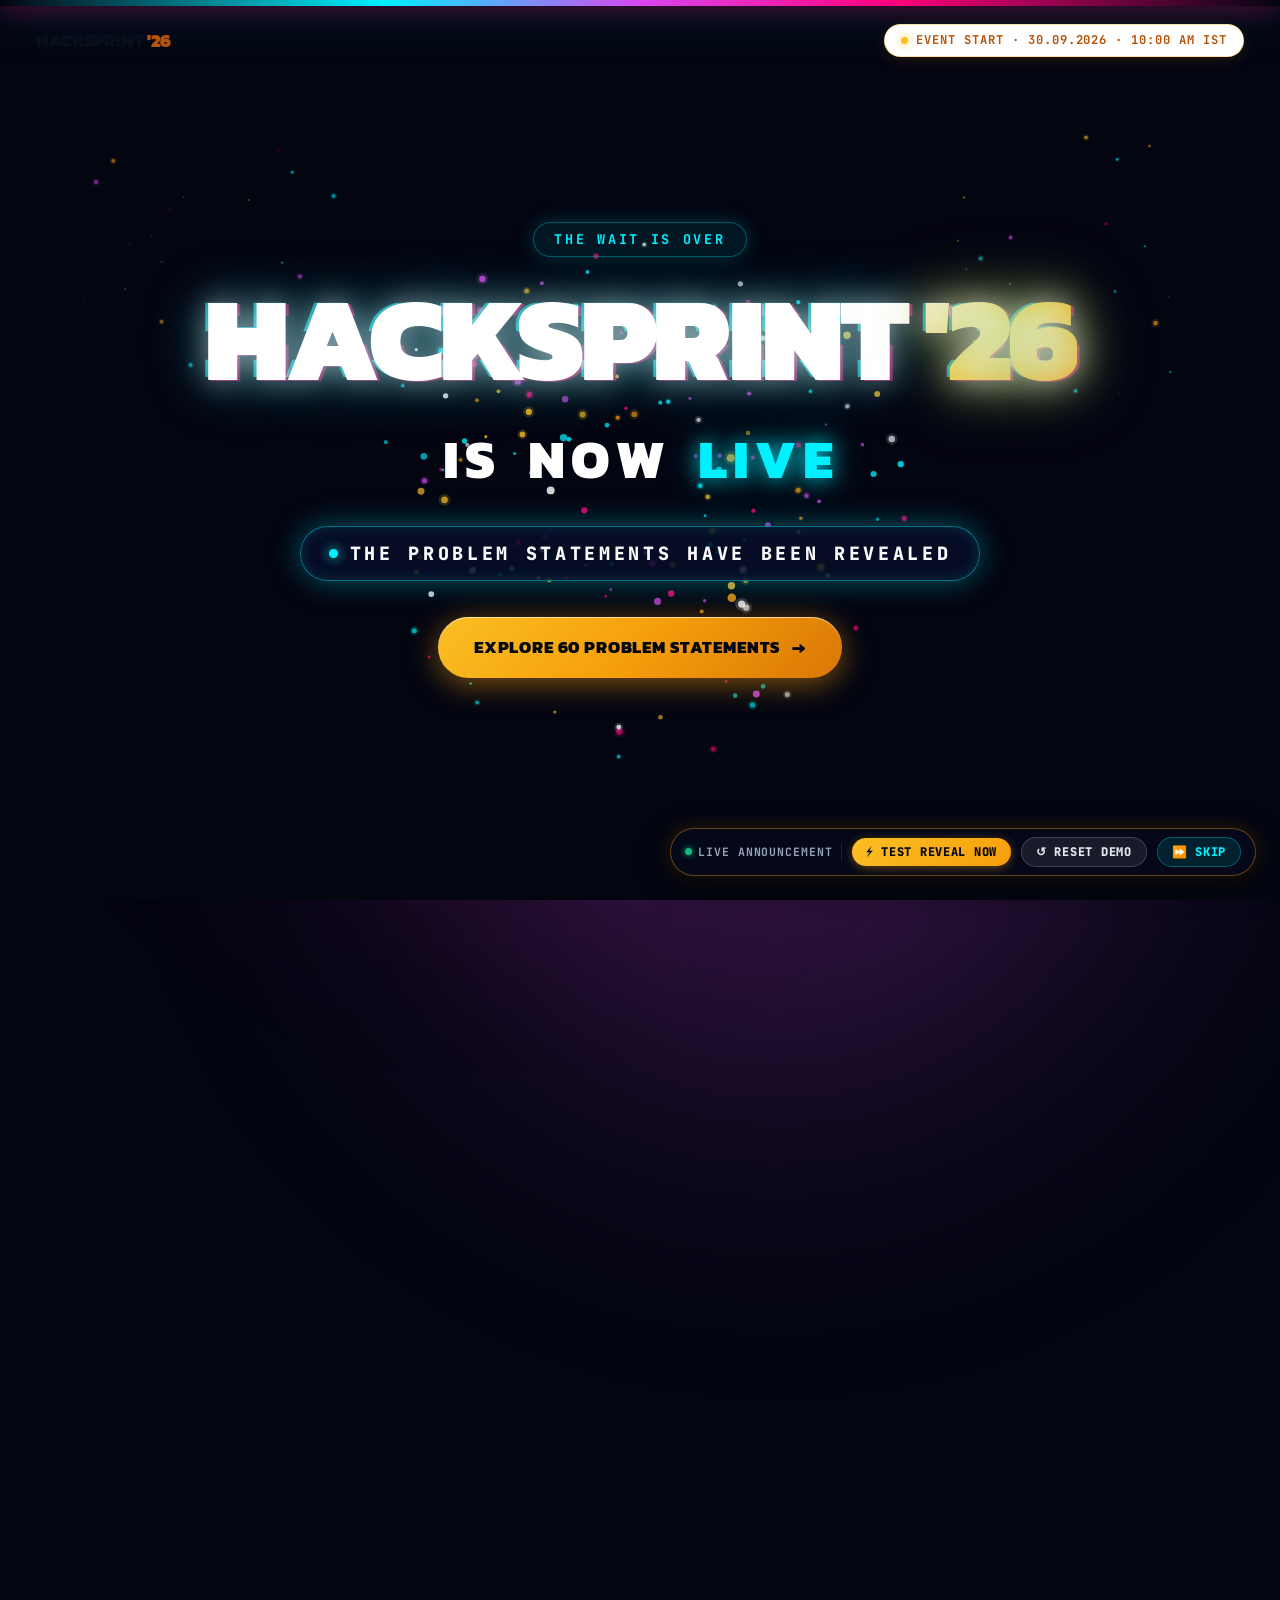
==== commit 40db51ed: "Protect problem statements from AI scrapers and seal challenge data" ====
--- a/countdown-demo/index.html
+++ b/countdown-demo/index.html
@@ -5,6 +5,10 @@
   <meta name="viewport" content="width=device-width, initial-scale=1.0" />
   <title>HackSprint '26 — Countdown to Problem Statement Reveal</title>
   <meta name="description" content="HackSprint '26: 24-Hour Premier National Agentic AI Hackathon. Countdown, Cinematic Celebration, and 60 Problem Statements across 12 Domains." />
+  <meta name="robots" content="noindex, nofollow, noarchive, nosnippet">
+  <meta name="googlebot" content="noindex, nofollow, noarchive, nosnippet">
+  <meta name="claudebot" content="noindex, nofollow">
+  <meta name="gptbot" content="noindex, nofollow">
 
   <!-- Google Fonts: Kanit (Display), Outfit (Secondary), Plus Jakarta Sans (Body), JetBrains Mono (Tech/Counters) -->
   <link rel="preconnect" href="https://fonts.googleapis.com" />
